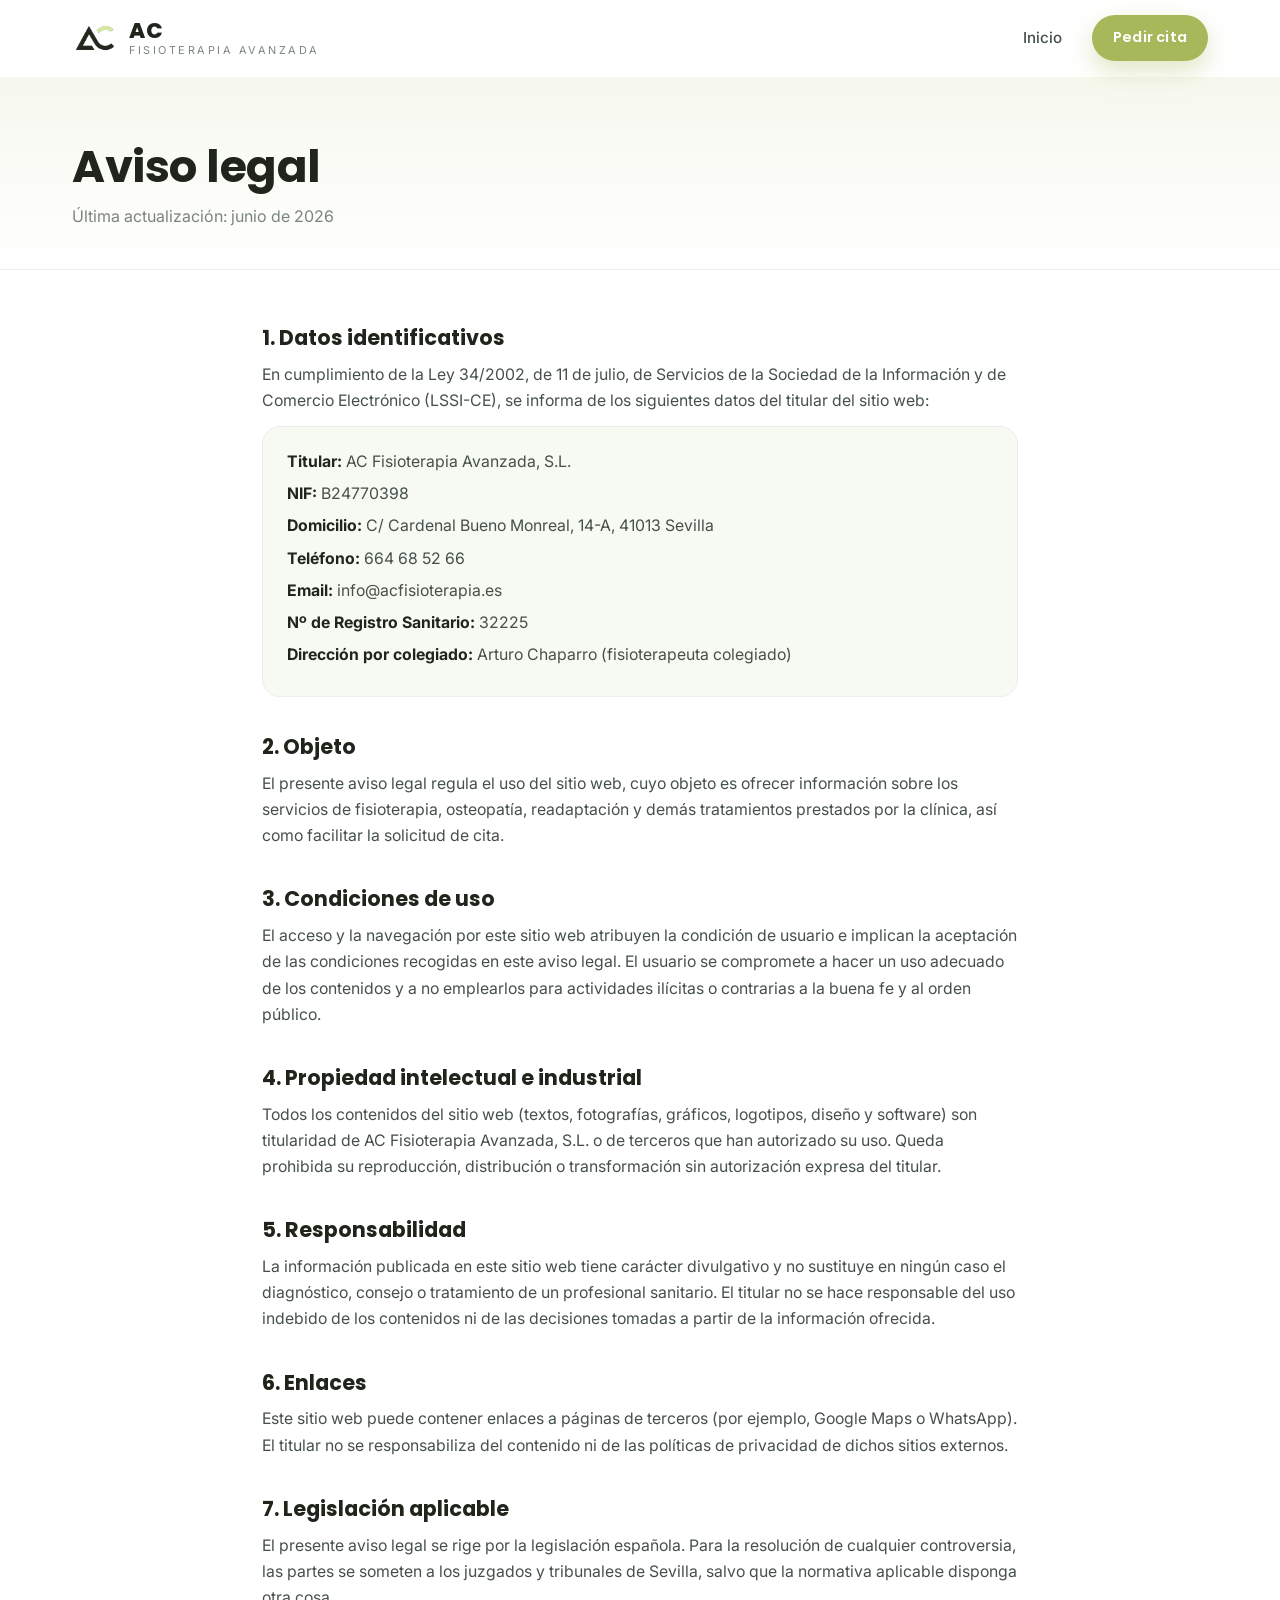
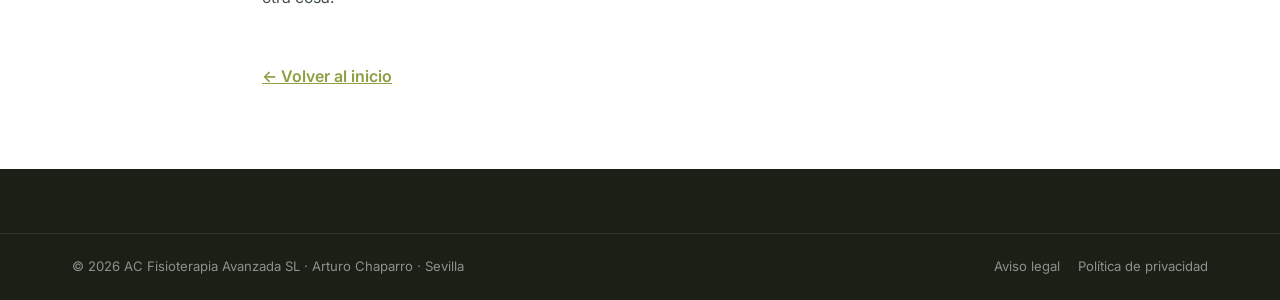
==== aviso-legal.html @ 0a59218e "Initial commit: sitio web clínica de fisioterapia Co-authored-by: Cursor <cursoragent@cursor.com>" ====
<!DOCTYPE html>
<html lang="es">
<head>
  <meta charset="UTF-8" />
  <meta name="viewport" content="width=device-width, initial-scale=1.0" />
  <meta name="robots" content="noindex, follow" />
  <meta name="description" content="Aviso legal de AC Fisioterapia Avanzada SL · Arturo Chaparro, Sevilla." />
  <title>Aviso legal | AC Fisioterapia Avanzada</title>

  <link rel="icon" type="image/png" href="assets/favicon.png" />
  <link rel="preconnect" href="https://fonts.googleapis.com" />
  <link rel="preconnect" href="https://fonts.gstatic.com" crossorigin />
  <link href="https://fonts.googleapis.com/css2?family=Poppins:wght@400;500;600;700;800&family=Inter:wght@300;400;500;600&display=swap" rel="stylesheet" />
  <link rel="stylesheet" href="css/styles.css" />
</head>
<body>

  <header class="header">
    <div class="container header__inner">
      <a href="index.html" class="brand" aria-label="AC Fisioterapia Avanzada">
        <img class="brand__logo" src="assets/logo-mono-dark.webp" alt="" aria-hidden="true" />
        <span class="brand__text">
          <strong>AC</strong>
          <span class="brand__sub">Fisioterapia Avanzada</span>
        </span>
      </a>
      <nav class="nav">
        <a href="index.html" class="nav__link">Inicio</a>
        <a href="contacto.html#cita" class="btn btn--primary btn--sm nav__cta">Pedir cita</a>
      </nav>
    </div>
  </header>

  <section class="legal-hero">
    <div class="container">
      <h1>Aviso legal</h1>
      <p>Última actualización: junio de 2026</p>
    </div>
  </section>

  <main class="legal">
    <div class="container legal__content">
      <h2>1. Datos identificativos</h2>
      <p>En cumplimiento de la Ley 34/2002, de 11 de julio, de Servicios de la Sociedad de la Información y de Comercio Electrónico (LSSI-CE), se informa de los siguientes datos del titular del sitio web:</p>
      <div class="legal__data">
        <p><strong>Titular:</strong> AC Fisioterapia Avanzada, S.L.</p>
        <p><strong>NIF:</strong> B24770398</p>
        <p><strong>Domicilio:</strong> C/ Cardenal Bueno Monreal, 14-A, 41013 Sevilla</p>
        <p><strong>Teléfono:</strong> 664 68 52 66</p>
        <p><strong>Email:</strong> info@acfisioterapia.es</p>
        <p><strong>Nº de Registro Sanitario:</strong> 32225</p>
        <p><strong>Dirección por colegiado:</strong> Arturo Chaparro (fisioterapeuta colegiado)</p>
      </div>

      <h2>2. Objeto</h2>
      <p>El presente aviso legal regula el uso del sitio web, cuyo objeto es ofrecer información sobre los servicios de fisioterapia, osteopatía, readaptación y demás tratamientos prestados por la clínica, así como facilitar la solicitud de cita.</p>

      <h2>3. Condiciones de uso</h2>
      <p>El acceso y la navegación por este sitio web atribuyen la condición de usuario e implican la aceptación de las condiciones recogidas en este aviso legal. El usuario se compromete a hacer un uso adecuado de los contenidos y a no emplearlos para actividades ilícitas o contrarias a la buena fe y al orden público.</p>

      <h2>4. Propiedad intelectual e industrial</h2>
      <p>Todos los contenidos del sitio web (textos, fotografías, gráficos, logotipos, diseño y software) son titularidad de AC Fisioterapia Avanzada, S.L. o de terceros que han autorizado su uso. Queda prohibida su reproducción, distribución o transformación sin autorización expresa del titular.</p>

      <h2>5. Responsabilidad</h2>
      <p>La información publicada en este sitio web tiene carácter divulgativo y no sustituye en ningún caso el diagnóstico, consejo o tratamiento de un profesional sanitario. El titular no se hace responsable del uso indebido de los contenidos ni de las decisiones tomadas a partir de la información ofrecida.</p>

      <h2>6. Enlaces</h2>
      <p>Este sitio web puede contener enlaces a páginas de terceros (por ejemplo, Google Maps o WhatsApp). El titular no se responsabiliza del contenido ni de las políticas de privacidad de dichos sitios externos.</p>

      <h2>7. Legislación aplicable</h2>
      <p>El presente aviso legal se rige por la legislación española. Para la resolución de cualquier controversia, las partes se someten a los juzgados y tribunales de Sevilla, salvo que la normativa aplicable disponga otra cosa.</p>

      <a href="index.html" class="legal__back">← Volver al inicio</a>
    </div>
  </main>

  <footer class="footer">
    <div class="footer__bottom">
      <div class="container footer__bottom-inner">
        <span>© <span id="year"></span> AC Fisioterapia Avanzada SL · Arturo Chaparro · Sevilla</span>
        <span class="footer__legal">
          <a href="aviso-legal.html">Aviso legal</a>
          <a href="privacidad.html">Política de privacidad</a>
        </span>
      </div>
    </div>
  </footer>

  <script>document.getElementById("year").textContent = new Date().getFullYear();</script>
</body>
</html>
---- css/styles.css ----
/* ===================== TOKENS ===================== */
:root {
  --olive: #a7b85a;
  --olive-dark: #8ca043;
  --olive-soft: #eef1de;
  --olive-tint: #f6f8ee;

  --ink: #20251c;
  --text: #45504a;
  --muted: #7b8580;

  --white: #ffffff;
  --bg: #ffffff;
  --bg-soft: #f7f9f3;
  --line: #ebeee6;

  --shadow-sm: 0 4px 16px rgba(32, 37, 28, 0.06);
  --shadow-md: 0 14px 40px rgba(32, 37, 28, 0.09);
  --shadow-lg: 0 26px 70px rgba(32, 37, 28, 0.14);

  --radius: 18px;
  --radius-lg: 26px;
  --radius-pill: 999px;

  --container: 1180px;
  --ease: cubic-bezier(0.22, 1, 0.36, 1);

  --font: "Inter", system-ui, -apple-system, sans-serif;
  --font-display: "Poppins", var(--font);
}

/* ===================== RESET ===================== */
*, *::before, *::after { box-sizing: border-box; }
* { margin: 0; padding: 0; }
html { scroll-behavior: smooth; -webkit-text-size-adjust: 100%; }
body {
  font-family: var(--font);
  color: var(--text);
  background: var(--bg);
  line-height: 1.65;
  font-size: 16px;
  -webkit-font-smoothing: antialiased;
  overflow-x: hidden;
}
img { max-width: 100%; display: block; }
a { color: inherit; text-decoration: none; }
ul { list-style: none; }
h1, h2, h3 { font-family: var(--font-display); color: var(--ink); line-height: 1.15; font-weight: 700; }

.container { width: 100%; max-width: var(--container); margin-inline: auto; padding-inline: 22px; }
.section { padding: 88px 0; }
.section--soft { background: var(--bg-soft); }
.text-accent { color: var(--olive); }

/* ===================== BUTTONS ===================== */
.btn {
  --bg-btn: var(--olive);
  display: inline-flex;
  align-items: center;
  justify-content: center;
  gap: 8px;
  font-family: var(--font-display);
  font-weight: 600;
  font-size: .98rem;
  letter-spacing: .2px;
  padding: 14px 26px;
  border-radius: var(--radius-pill);
  border: 1.6px solid transparent;
  cursor: pointer;
  transition: transform .35s var(--ease), box-shadow .35s var(--ease), background .3s var(--ease), color .3s var(--ease);
  will-change: transform;
}
.btn--sm { padding: 10px 20px; font-size: .9rem; }
.btn--primary {
  background: var(--olive);
  color: #fff;
  box-shadow: 0 10px 24px rgba(167, 184, 90, 0.35);
}
.btn--primary:hover { background: var(--olive-dark); transform: translateY(-3px); box-shadow: 0 16px 32px rgba(167, 184, 90, 0.45); }
.btn--outline {
  background: var(--white);
  color: var(--olive-dark);
  border-color: var(--olive);
}
.btn--outline:hover { background: var(--olive-tint); transform: translateY(-3px); box-shadow: var(--shadow-sm); }
.btn--ghost {
  background: rgba(255,255,255,.12);
  color: #fff;
  border-color: rgba(255,255,255,.55);
}
.btn--ghost:hover { background: #fff; color: var(--olive-dark); transform: translateY(-3px); }

/* ===================== HEADER ===================== */
.header {
  position: sticky;
  top: 0;
  z-index: 100;
  background: rgba(255,255,255,.85);
  backdrop-filter: saturate(180%) blur(12px);
  border-bottom: 1px solid transparent;
  transition: box-shadow .35s var(--ease), border-color .35s var(--ease);
}
.header.is-scrolled { box-shadow: var(--shadow-sm); border-color: var(--line); }
.header__inner { display: flex; align-items: center; justify-content: space-between; height: 76px; }

.brand { display: flex; align-items: center; gap: 11px; color: var(--ink); }
.brand__logo { width: 46px; height: 46px; object-fit: contain; }
.brand__text { display: flex; flex-direction: column; line-height: 1; }
.brand__text strong { font-family: var(--font-display); font-weight: 800; font-size: 1.35rem; letter-spacing: 1px; }
.brand__sub { font-size: .68rem; letter-spacing: 2.5px; text-transform: uppercase; color: var(--muted); margin-top: 3px; }

.nav { display: flex; align-items: center; gap: 30px; }
.nav__link { font-size: .95rem; font-weight: 500; color: var(--text); position: relative; transition: color .25s; }
.nav__link::after {
  content: ""; position: absolute; left: 0; bottom: -6px; height: 2px; width: 0;
  background: var(--olive); transition: width .3s var(--ease);
}
.nav__link:hover { color: var(--ink); }
.nav__link:hover::after { width: 100%; }
.nav__link--active { color: var(--ink); }
.nav__link--active::after { width: 100%; }
.nav__cta { color: #fff; }

/* Cabecera de página interior (debajo del header sticky) */
.page-hero {
  background: linear-gradient(180deg, var(--olive-tint), #fff);
  padding: 56px 0 30px;
  text-align: center;
  border-bottom: 1px solid var(--line);
}
.page-hero__eyebrow {
  display: inline-block; font-size: .78rem; letter-spacing: 2px; text-transform: uppercase;
  color: var(--olive-dark); font-weight: 600; margin-bottom: 12px;
}
.page-hero h1 { font-size: clamp(2rem, 4.4vw, 3rem); letter-spacing: -.5px; }
.page-hero p { color: var(--text); margin-top: 12px; max-width: 620px; margin-inline: auto; }
.breadcrumb { font-size: .82rem; color: var(--muted); margin-top: 16px; }
.breadcrumb a { color: var(--olive-dark); }

.nav-toggle {
  display: none; flex-direction: column; gap: 5px; background: none; border: 0;
  cursor: pointer; padding: 8px;
}
.nav-toggle span { width: 26px; height: 2.5px; background: var(--ink); border-radius: 3px; transition: transform .3s var(--ease), opacity .3s; }
.nav-toggle.is-open span:nth-child(1) { transform: translateY(7.5px) rotate(45deg); }
.nav-toggle.is-open span:nth-child(2) { opacity: 0; }
.nav-toggle.is-open span:nth-child(3) { transform: translateY(-7.5px) rotate(-45deg); }

/* ===================== HERO ===================== */
.hero {
  position: relative;
  padding: 70px 0 90px;
  background:
    radial-gradient(60% 70% at 85% 10%, rgba(167,184,90,.10), transparent 60%),
    linear-gradient(180deg, var(--olive-tint), #fff 70%);
  overflow: hidden;
}
.hero__grid {
  display: grid;
  grid-template-columns: 1fr 1fr;
  gap: 56px;
  align-items: center;
}
.hero__eyebrow {
  display: inline-block;
  font-size: .78rem; letter-spacing: 2px; text-transform: uppercase;
  color: var(--olive-dark); font-weight: 600;
  background: var(--olive-soft); padding: 7px 16px; border-radius: var(--radius-pill);
  margin-bottom: 22px;
}
.hero__title {
  font-size: clamp(2.6rem, 5.5vw, 4.4rem);
  font-weight: 800;
  letter-spacing: -1px;
  margin-bottom: 20px;
}
.hero__subtitle { font-size: 1.12rem; color: var(--text); max-width: 520px; margin-bottom: 32px; }
.hero__actions { display: flex; flex-wrap: wrap; gap: 14px; margin-bottom: 34px; }
.hero__badges { display: flex; flex-wrap: wrap; gap: 18px 26px; }
.hero__badges li { display: flex; align-items: center; gap: 9px; font-size: .9rem; color: var(--muted); font-weight: 500; }
.hero__badges .dot { width: 8px; height: 8px; border-radius: 50%; background: var(--olive); box-shadow: 0 0 0 4px var(--olive-soft); }

.hero__media { position: relative; }
.hero__img {
  width: 100%;
  height: 520px;
  object-fit: cover;
  border-radius: var(--radius-lg);
  box-shadow: var(--shadow-lg);
}
.hero__card {
  position: absolute;
  left: -22px; bottom: -26px;
  background: #fff;
  padding: 18px 22px;
  border-radius: var(--radius);
  box-shadow: var(--shadow-md);
  display: flex; flex-direction: column;
  max-width: 210px;
  border: 1px solid var(--line);
}
.hero__card-num { font-family: var(--font-display); font-weight: 800; font-size: 1.8rem; color: var(--olive-dark); }
.hero__card-text { font-size: .82rem; color: var(--muted); line-height: 1.4; }

/* ===================== SECTION HEAD ===================== */
.section__head { max-width: 660px; margin: 0 auto 54px; text-align: center; }
.section__eyebrow {
  display: inline-block; font-size: .78rem; letter-spacing: 2px; text-transform: uppercase;
  color: var(--olive-dark); font-weight: 600; margin-bottom: 14px;
}
.section__title { font-size: clamp(1.9rem, 3.6vw, 2.6rem); letter-spacing: -.5px; }
.section__lead { margin-top: 16px; color: var(--text); font-size: 1.05rem; }

/* ===================== BENEFITS ===================== */
.benefits__grid { display: grid; grid-template-columns: repeat(3, 1fr); gap: 28px; }
.benefit {
  background: #fff;
  border: 1px solid var(--line);
  border-radius: var(--radius-lg);
  padding: 38px 32px;
  text-align: center;
  transition: transform .4s var(--ease), box-shadow .4s var(--ease), border-color .4s;
}
.benefit:hover { transform: translateY(-8px); box-shadow: var(--shadow-md); border-color: transparent; }
.benefit__icon {
  width: 64px; height: 64px; margin: 0 auto 22px;
  display: grid; place-items: center;
  background: var(--olive-soft); color: var(--olive-dark);
  border-radius: 20px;
  transition: transform .4s var(--ease), background .3s;
}
.benefit:hover .benefit__icon { transform: scale(1.08) rotate(-4deg); background: var(--olive); color: #fff; }
.benefit__title { font-size: 1.22rem; margin-bottom: 12px; }
.benefit__text { color: var(--text); font-size: .98rem; }

/* ===================== ABOUT ===================== */
.about__grid {
  display: grid;
  grid-template-columns: 0.9fr 1.1fr;
  gap: 56px;
  align-items: center;
}
.about__media { position: relative; }
.about__media img {
  width: 100%;
  height: 540px;
  object-fit: cover;
  border-radius: var(--radius-lg);
  box-shadow: var(--shadow-lg);
}
.about__badge {
  position: absolute;
  right: -20px; bottom: -24px;
  background: var(--olive);
  color: #fff;
  padding: 18px 24px;
  border-radius: var(--radius);
  box-shadow: var(--shadow-md);
  display: flex; flex-direction: column;
  max-width: 180px;
}
.about__badge-num { font-family: var(--font-display); font-weight: 800; font-size: 2rem; line-height: 1; }
.about__badge-text { font-size: .82rem; opacity: .92; margin-top: 6px; }

.about__content .section__eyebrow { margin-bottom: 12px; }
.about__content .section__title { text-align: left; }
.about__text { margin-top: 18px; color: var(--text); font-size: 1.02rem; }
.about__list { margin: 24px 0 6px; display: grid; grid-template-columns: 1fr 1fr; gap: 12px 20px; }
.about__list li { display: flex; align-items: center; gap: 10px; font-size: .96rem; color: var(--ink); font-weight: 500; }
.about__check {
  width: 24px; height: 24px; flex-shrink: 0;
  display: grid; place-items: center;
  background: var(--olive-soft); color: var(--olive-dark);
  border-radius: 50%; font-size: .8rem; font-weight: 700;
}
.about__stats {
  display: flex; flex-wrap: wrap; gap: 28px;
  margin: 28px 0;
  padding: 22px 0;
  border-top: 1px solid var(--line);
  border-bottom: 1px solid var(--line);
}
.about__stat { display: flex; flex-direction: column; }
.about__stat-num { font-family: var(--font-display); font-weight: 800; font-size: 1.7rem; color: var(--olive-dark); line-height: 1; }
.about__stat-label { font-size: .82rem; color: var(--muted); margin-top: 6px; }

/* ===================== TEAM ===================== */
.team__grid {
  display: grid;
  grid-template-columns: repeat(2, 1fr);
  gap: 28px;
  max-width: 860px;
  margin: 0 auto;
}
.team-card {
  background: #fff;
  border: 1px solid var(--line);
  border-radius: var(--radius-lg);
  padding: 38px 34px;
  text-align: center;
  display: flex; flex-direction: column; align-items: center;
  transition: transform .4s var(--ease), box-shadow .4s var(--ease), border-color .4s;
}
.team-card:hover { transform: translateY(-8px); box-shadow: var(--shadow-md); border-color: transparent; }
.team-card__avatar {
  width: 92px; height: 92px; border-radius: 50%;
  display: grid; place-items: center;
  background: linear-gradient(135deg, var(--olive), var(--olive-dark));
  color: #fff;
  margin-bottom: 20px;
  box-shadow: 0 10px 24px rgba(167, 184, 90, 0.4);
}
.team-card__avatar span { font-family: var(--font-display); font-weight: 800; font-size: 2.4rem; line-height: 1; }
.team-card__name { font-size: 1.35rem; margin-bottom: 4px; }
.team-card__role { font-size: .85rem; color: var(--olive-dark); font-weight: 600; letter-spacing: .3px; }
.team-card__bio { margin: 16px 0 20px; color: var(--text); font-size: .96rem; }
.team-card__tags { display: flex; flex-wrap: wrap; justify-content: center; gap: 8px; margin-top: auto; }
.team-card__tags li {
  font-size: .78rem; font-weight: 500;
  color: var(--olive-dark);
  background: var(--olive-soft);
  padding: 6px 14px; border-radius: var(--radius-pill);
}

/* ===================== SERVICES ===================== */
.services__grid {
  display: grid;
  grid-template-columns: repeat(3, 1fr);
  gap: 22px;
}
.service-card {
  background: #fff;
  border: 1px solid var(--line);
  border-radius: var(--radius);
  padding: 26px 24px;
  position: relative;
  overflow: hidden;
  transition: transform .4s var(--ease), box-shadow .4s var(--ease), border-color .4s;
}
.service-card::before {
  content: ""; position: absolute; left: 0; top: 0; height: 100%; width: 4px;
  background: var(--olive); transform: scaleY(0); transform-origin: top; transition: transform .4s var(--ease);
}
.service-card:hover { transform: translateY(-6px); box-shadow: var(--shadow-md); border-color: transparent; }
.service-card:hover::before { transform: scaleY(1); }
.service-card__icon {
  width: 46px; height: 46px; border-radius: 13px;
  background: var(--olive-tint); color: var(--olive-dark);
  display: grid; place-items: center; margin-bottom: 16px;
  transition: background .3s, color .3s;
}
.service-card:hover .service-card__icon { background: var(--olive); color: #fff; }
.service-card__title { font-size: 1.08rem; margin-bottom: 8px; font-family: var(--font-display); font-weight: 600; color: var(--ink); }
.service-card__text { font-size: .92rem; color: var(--muted); }

/* ===================== FACILITIES / GALLERY ===================== */
.gallery {
  display: grid;
  grid-template-columns: repeat(4, 1fr);
  grid-auto-rows: 220px;
  gap: 18px;
}
.gallery__item {
  position: relative;
  border-radius: var(--radius);
  overflow: hidden;
  box-shadow: var(--shadow-sm);
}
.gallery__item img { width: 100%; height: 100%; object-fit: cover; transition: transform .8s var(--ease); }
.gallery__item:hover img { transform: scale(1.07); }
.gallery__item--lg { grid-row: span 2; }
.gallery__item--wide { grid-column: span 2; }
.gallery__item figcaption {
  position: absolute; left: 16px; bottom: 14px;
  color: #fff; font-family: var(--font-display); font-weight: 600; font-size: .95rem;
  z-index: 2;
}
.gallery__item::after {
  content: ""; position: absolute; inset: 0;
  background: linear-gradient(180deg, transparent 45%, rgba(20,24,16,.6));
  opacity: .85; transition: opacity .4s;
}
.gallery__item:hover::after { opacity: 1; }

/* ===================== REVIEWS ===================== */
.reviews__summary {
  display: flex; align-items: center; justify-content: center;
  flex-wrap: wrap; gap: 18px 40px;
  margin-bottom: 46px;
}
.reviews__score { display: flex; align-items: center; gap: 14px; }
.reviews__num { font-family: var(--font-display); font-weight: 800; font-size: 2.6rem; color: var(--ink); line-height: 1; }
.reviews__stars { color: #f5b301; font-size: 1.5rem; letter-spacing: 2px; }
.reviews__count { color: var(--muted); font-size: .95rem; }
.reviews__google { display: flex; align-items: center; gap: 10px; font-size: .92rem; color: var(--text); font-weight: 500; }

.reviews__grid {
  display: grid;
  grid-template-columns: repeat(3, 1fr);
  gap: 24px;
}
.review {
  background: #fff;
  border: 1px solid var(--line);
  border-radius: var(--radius-lg);
  padding: 28px 26px;
  display: flex; flex-direction: column; gap: 14px;
  transition: transform .4s var(--ease), box-shadow .4s var(--ease), border-color .4s;
}
.review:hover { transform: translateY(-6px); box-shadow: var(--shadow-md); border-color: transparent; }
.review__stars { color: #f5b301; letter-spacing: 2px; font-size: 1.05rem; }
.review__text { color: var(--text); font-size: .96rem; font-style: italic; flex-grow: 1; }
.review__author { display: flex; align-items: center; gap: 12px; }
.review__avatar {
  width: 42px; height: 42px; border-radius: 50%;
  display: grid; place-items: center;
  background: var(--olive-soft); color: var(--olive-dark);
  font-family: var(--font-display); font-weight: 700;
}
.review__author strong { display: block; color: var(--ink); font-size: .95rem; }
.review__author span { font-size: .8rem; color: var(--muted); }
.reviews__cta { text-align: center; margin-top: 40px; }

/* ===================== FAQ ===================== */
.faq__list { max-width: 800px; margin: 0 auto; display: flex; flex-direction: column; gap: 14px; }
.faq__item {
  background: #fff;
  border: 1px solid var(--line);
  border-radius: var(--radius);
  padding: 4px 22px;
  transition: box-shadow .35s var(--ease), border-color .35s;
}
.faq__item[open] { box-shadow: var(--shadow-sm); border-color: transparent; }
.faq__item summary {
  list-style: none;
  cursor: pointer;
  font-family: var(--font-display);
  font-weight: 600;
  color: var(--ink);
  font-size: 1.05rem;
  padding: 18px 36px 18px 0;
  position: relative;
}
.faq__item summary::-webkit-details-marker { display: none; }
.faq__item summary::after {
  content: "+";
  position: absolute; right: 0; top: 50%; transform: translateY(-50%);
  font-size: 1.5rem; font-weight: 400; color: var(--olive-dark);
  transition: transform .3s var(--ease);
}
.faq__item[open] summary::after { transform: translateY(-50%) rotate(45deg); }
.faq__answer { padding: 0 0 20px; color: var(--text); font-size: .98rem; }
.faq__answer p { max-width: 680px; }

/* ===================== BOOKING ===================== */
.booking__grid {
  display: grid;
  grid-template-columns: 1fr 1.05fr;
  gap: 56px;
  align-items: center;
}
.booking__intro .section__eyebrow { display: block; }
.booking__intro .section__title { text-align: left; }
.booking__text { margin-top: 16px; color: var(--text); font-size: 1.04rem; }
.booking__contact { margin-top: 28px; display: flex; flex-direction: column; gap: 14px; }
.booking__contact li { display: flex; align-items: center; gap: 14px; }
.booking__ic {
  width: 46px; height: 46px; flex-shrink: 0;
  display: grid; place-items: center;
  background: var(--olive-soft); border-radius: 14px; font-size: 1.2rem;
}
.booking__contact a { display: flex; flex-direction: column; line-height: 1.35; }
.booking__contact a strong { color: var(--ink); font-size: 1.02rem; }
.booking__contact a span { color: var(--muted); font-size: .85rem; }
.booking__contact a:hover strong { color: var(--olive-dark); }

.booking__form {
  background: #fff;
  border: 1px solid var(--line);
  border-radius: var(--radius-lg);
  padding: 34px 32px;
  box-shadow: var(--shadow-md);
  display: flex; flex-direction: column; gap: 16px;
}
.field { display: flex; flex-direction: column; gap: 7px; }
.field label { font-size: .85rem; font-weight: 600; color: var(--ink); }
.field input, .field select, .field textarea {
  width: 100%;
  font-family: var(--font);
  font-size: .98rem;
  color: var(--ink);
  background: var(--bg-soft);
  border: 1.5px solid var(--line);
  border-radius: 12px;
  padding: 13px 15px;
  transition: border-color .25s, box-shadow .25s, background .25s;
}
.field textarea { resize: vertical; min-height: 84px; }
.field input:focus, .field select:focus, .field textarea:focus {
  outline: none;
  border-color: var(--olive);
  background: #fff;
  box-shadow: 0 0 0 4px var(--olive-soft);
}
.field input.invalid, .field select.invalid { border-color: #e0584f; box-shadow: 0 0 0 4px rgba(224,88,79,.12); }
.booking__submit { width: 100%; margin-top: 4px; }
.booking__note { font-size: .78rem; color: var(--muted); text-align: center; }

/* ===================== CTA BAND ===================== */
.cta-band {
  background: linear-gradient(120deg, var(--olive-dark), var(--olive));
  color: #fff;
}
.cta-band__inner {
  display: flex; align-items: center; justify-content: space-between; gap: 30px;
  padding: 56px 22px;
  flex-wrap: wrap;
}
.cta-band__title { color: #fff; font-size: clamp(1.6rem, 3vw, 2.2rem); }
.cta-band__text { color: rgba(255,255,255,.9); margin-top: 8px; }
.cta-band__actions { display: flex; gap: 14px; flex-wrap: wrap; }

/* ===================== FOOTER ===================== */
.footer { background: #1b2016; color: rgba(255,255,255,.72); padding-top: 64px; }
.footer__grid {
  display: grid;
  grid-template-columns: 1.4fr 1fr 1fr 1.3fr;
  gap: 40px;
  padding-bottom: 50px;
}
.footer__logo { display: inline-block; }
.footer__logo img { width: 190px; max-width: 100%; height: auto; }
.footer__about { margin-top: 18px; font-size: .92rem; max-width: 300px; }
.footer__social { display: flex; gap: 12px; margin-top: 20px; }
.footer__social a {
  width: 42px; height: 42px; border-radius: 12px;
  display: grid; place-items: center;
  background: rgba(255,255,255,.07); color: #fff;
  transition: background .3s var(--ease), transform .3s var(--ease);
}
.footer__social a:hover { background: var(--olive); transform: translateY(-3px); }
.footer__title { color: #fff; font-size: 1rem; margin-bottom: 16px; font-family: var(--font-display); font-weight: 600; }
.footer__title--mt { margin-top: 26px; }
.footer__list li { margin-bottom: 10px; font-size: .92rem; }
.footer__list a { transition: color .25s; }
.footer__list a:hover { color: var(--olive); }
.footer__hours li { display: flex; justify-content: space-between; gap: 14px; }
.footer__hours li span:first-child { color: rgba(255,255,255,.55); }
.footer__hours li span:last-child { color: rgba(255,255,255,.85); text-align: right; }
.footer__map iframe { width: 100%; height: 180px; border: 0; border-radius: var(--radius); filter: grayscale(.2); }
.map-embed { border-radius: var(--radius); overflow: hidden; box-shadow: var(--shadow-md); }
.map-embed iframe { width: 100%; height: 420px; border: 0; display: block; }
.footer__bottom { border-top: 1px solid rgba(255,255,255,.08); padding: 22px 0; }
.footer__bottom-inner { display: flex; justify-content: space-between; gap: 12px; font-size: .82rem; color: rgba(255,255,255,.5); flex-wrap: wrap; }

/* ===================== LEGAL PAGES ===================== */
.legal-hero {
  background: linear-gradient(180deg, var(--olive-tint), #fff);
  padding: 64px 0 40px;
  border-bottom: 1px solid var(--line);
}
.legal-hero h1 { font-size: clamp(2rem, 4vw, 2.8rem); letter-spacing: -.5px; }
.legal-hero p { color: var(--muted); margin-top: 10px; }
.legal { padding: 56px 0 80px; }
.legal__content { max-width: 800px; margin: 0 auto; }
.legal__content h2 {
  font-size: 1.3rem; margin: 38px 0 12px; color: var(--ink);
  font-family: var(--font-display); font-weight: 700;
}
.legal__content h2:first-child { margin-top: 0; }
.legal__content p, .legal__content li { color: var(--text); font-size: .99rem; margin-bottom: 12px; }
.legal__content ul { padding-left: 22px; list-style: disc; margin-bottom: 12px; }
.legal__content a { color: var(--olive-dark); text-decoration: underline; }
.legal__content strong { color: var(--ink); }
.legal__back { display: inline-flex; align-items: center; gap: 8px; margin-top: 40px; font-weight: 600; color: var(--olive-dark); }
.legal__data {
  background: var(--bg-soft);
  border: 1px solid var(--line);
  border-radius: var(--radius);
  padding: 22px 24px;
  margin: 8px 0 12px;
}
.legal__data p { margin-bottom: 6px; }
.footer__legal { display: flex; flex-wrap: wrap; gap: 6px 18px; }
.footer__legal a { color: rgba(255,255,255,.5); }
.footer__legal a:hover { color: var(--olive); }

/* ===================== WHATSAPP FLOAT ===================== */
.whatsapp-float {
  position: fixed; right: 22px; bottom: 22px; z-index: 200;
  width: 58px; height: 58px; border-radius: 50%;
  background: #25d366; color: #fff;
  display: grid; place-items: center;
  box-shadow: 0 12px 28px rgba(37, 211, 102, .45);
  transition: transform .35s var(--ease);
  animation: pulse 2.6s infinite;
}
.whatsapp-float:hover { transform: scale(1.1); }
@keyframes pulse {
  0% { box-shadow: 0 12px 28px rgba(37,211,102,.45), 0 0 0 0 rgba(37,211,102,.5); }
  70% { box-shadow: 0 12px 28px rgba(37,211,102,.45), 0 0 0 16px rgba(37,211,102,0); }
  100% { box-shadow: 0 12px 28px rgba(37,211,102,.45), 0 0 0 0 rgba(37,211,102,0); }
}

/* ===================== COOKIES ===================== */
.cookies {
  position: fixed;
  left: 22px; bottom: 22px;
  z-index: 300;
  max-width: 420px;
  background: #fff;
  border: 1px solid var(--line);
  border-radius: var(--radius);
  box-shadow: var(--shadow-lg);
  padding: 20px 22px;
  transform: translateY(140%);
  opacity: 0;
  transition: transform .5s var(--ease), opacity .5s var(--ease);
}
.cookies.is-visible { transform: translateY(0); opacity: 1; }
.cookies__text strong { font-family: var(--font-display); font-size: 1rem; color: var(--ink); }
.cookies__text p { font-size: .85rem; color: var(--text); margin-top: 6px; }
.cookies__text a { color: var(--olive-dark); text-decoration: underline; }
.cookies__actions { display: flex; gap: 10px; margin-top: 14px; justify-content: flex-end; }

/* ===================== SCROLL REVEAL ===================== */
.reveal { opacity: 0; transform: translateY(34px); transition: opacity .8s var(--ease), transform .8s var(--ease); }
.reveal.is-visible { opacity: 1; transform: none; }
.reveal--delay { transition-delay: .15s; }
@media (prefers-reduced-motion: reduce) {
  .reveal { opacity: 1; transform: none; transition: none; }
  html { scroll-behavior: auto; }
  .whatsapp-float { animation: none; }
}

/* ===================== RESPONSIVE ===================== */
/* --- Tablet horizontal / pantallas medianas --- */
@media (max-width: 1100px) {
  .container { padding-inline: 26px; }
  .section { padding: 76px 0; }
  .hero { padding: 60px 0 78px; }
  .hero__grid { gap: 40px; }
  .hero__img { height: 460px; }
  .about__grid { gap: 44px; }
  .about__media img { height: 480px; }
  .booking__grid { gap: 44px; }
  .services__grid { gap: 18px; }
}

@media (max-width: 980px) {
  .section { padding: 68px 0; }
  .section__head { margin-bottom: 42px; }
  .footer__grid { grid-template-columns: 1fr 1fr; gap: 32px 40px; }
  .footer__map { grid-column: span 2; }
  .map-embed iframe { height: 360px; }
  .services__grid { grid-template-columns: repeat(2, 1fr); }
  .reviews__grid { grid-template-columns: repeat(2, 1fr); }
}

@media (max-width: 860px) {
  .nav {
    position: fixed; inset: 76px 0 auto 0;
    flex-direction: column; align-items: stretch; gap: 0;
    background: #fff; padding: 14px 22px 26px;
    box-shadow: var(--shadow-md);
    transform: translateY(-130%); transition: transform .4s var(--ease);
    border-top: 1px solid var(--line);
    max-height: calc(100vh - 76px);
    overflow-y: auto;
  }
  .nav.is-open { transform: translateY(0); }
  .nav__link { padding: 15px 4px; border-bottom: 1px solid var(--line); font-size: 1.02rem; }
  .nav__link::after { display: none; }
  .nav__cta { margin-top: 16px; text-align: center; padding: 14px 20px; font-size: .98rem; }
  .nav-toggle { display: flex; }

  .page-hero { padding: 44px 0 26px; }
  .booking__grid { grid-template-columns: 1fr; gap: 40px; }
  .booking__intro .section__title, .booking__intro .section__eyebrow { text-align: center; }
  .booking__contact { max-width: 420px; margin-inline: auto; }

  .about__grid { grid-template-columns: 1fr; gap: 60px; }
  .about__content .section__title { text-align: center; }
  .about__content .section__eyebrow { display: block; text-align: center; }
  .about__content .btn { display: block; margin-inline: auto; width: max-content; }
  .about__media { max-width: 520px; margin: 0 auto; }
  .about__media img { height: 420px; }

  .hero__grid { grid-template-columns: 1fr; gap: 56px; }
  .hero__content { text-align: center; }
  .hero__subtitle { margin-inline: auto; }
  .hero__actions, .hero__badges { justify-content: center; }
  .hero__media { max-width: 540px; margin: 0 auto; width: 100%; }
  .hero__img { height: 400px; }
  .hero__card { left: 14px; }

  .benefits__grid, .services__grid { grid-template-columns: 1fr 1fr; }
  .reviews__grid { grid-template-columns: 1fr 1fr; }

  .gallery { grid-template-columns: 1fr 1fr; grid-auto-rows: 180px; }
  .gallery__item--lg { grid-row: span 1; }
  .gallery__item--wide { grid-column: span 2; }
}

@media (max-width: 560px) {
  .container { padding-inline: 18px; }
  .section { padding: 56px 0; }
  .section__head { margin-bottom: 36px; }
  .page-hero { padding: 36px 0 24px; }
  .page-hero p { font-size: .96rem; }

  .benefits__grid, .services__grid, .reviews__grid, .team__grid { grid-template-columns: 1fr; }
  .benefit { padding: 32px 24px; }

  .footer { padding-top: 52px; }
  .footer__grid { grid-template-columns: 1fr; gap: 36px; text-align: center; }
  .footer__map { grid-column: span 1; }
  .footer__brand { display: flex; flex-direction: column; align-items: center; }
  .footer__about { max-width: 360px; }
  .footer__social { justify-content: center; }
  .footer__hours li { max-width: 320px; margin-inline: auto; width: 100%; }
  .footer__bottom-inner { justify-content: center; text-align: center; }
  .footer__legal { justify-content: center; }
  .map-embed iframe { height: 300px; }

  .hero { padding: 44px 0 60px; }
  .hero__eyebrow { margin-bottom: 18px; }
  .hero__subtitle { font-size: 1.02rem; margin-bottom: 26px; }
  .hero__img { height: 320px; }
  .hero__card { display: none; }

  .cookies { left: 12px; right: 12px; bottom: 12px; max-width: none; padding: 18px 18px; }
  .cookies__actions { justify-content: stretch; }
  .cookies__actions .btn { flex: 1; }

  .about__list { grid-template-columns: 1fr; }
  .about__media img { height: 360px; }
  .about__badge { right: 12px; bottom: -18px; padding: 14px 18px; }
  .about__badge-num { font-size: 1.6rem; }
  .about__stats { gap: 18px 24px; justify-content: space-between; }
  .about__stat-num { font-size: 1.45rem; }

  .booking__form { padding: 26px 22px; }
  .booking__contact li { justify-content: flex-start; text-align: left; }

  .cta-band__inner { flex-direction: column; text-align: center; align-items: center; padding: 48px 18px; }
  .cta-band__actions { justify-content: center; width: 100%; }

  .whatsapp-float { right: 16px; bottom: 16px; width: 52px; height: 52px; }
}

@media (max-width: 400px) {
  .brand__logo { width: 40px; height: 40px; }
  .brand__text strong { font-size: 1.2rem; }
  .brand__sub { font-size: .62rem; letter-spacing: 2px; }
  .hero__title { font-size: 2.3rem; }
  .hero__img { height: 270px; }

  .hero__actions, .cta-band__actions { flex-direction: column; align-items: stretch; }
  .hero__actions .btn, .cta-band__actions .btn { width: 100%; }
  .hero__badges { gap: 12px 18px; }

  .reviews__num { font-size: 2.1rem; }
  .reviews__summary { gap: 14px 24px; }
  .gallery { grid-template-columns: 1fr; grid-auto-rows: 200px; }
  .gallery__item--wide { grid-column: span 1; }
}
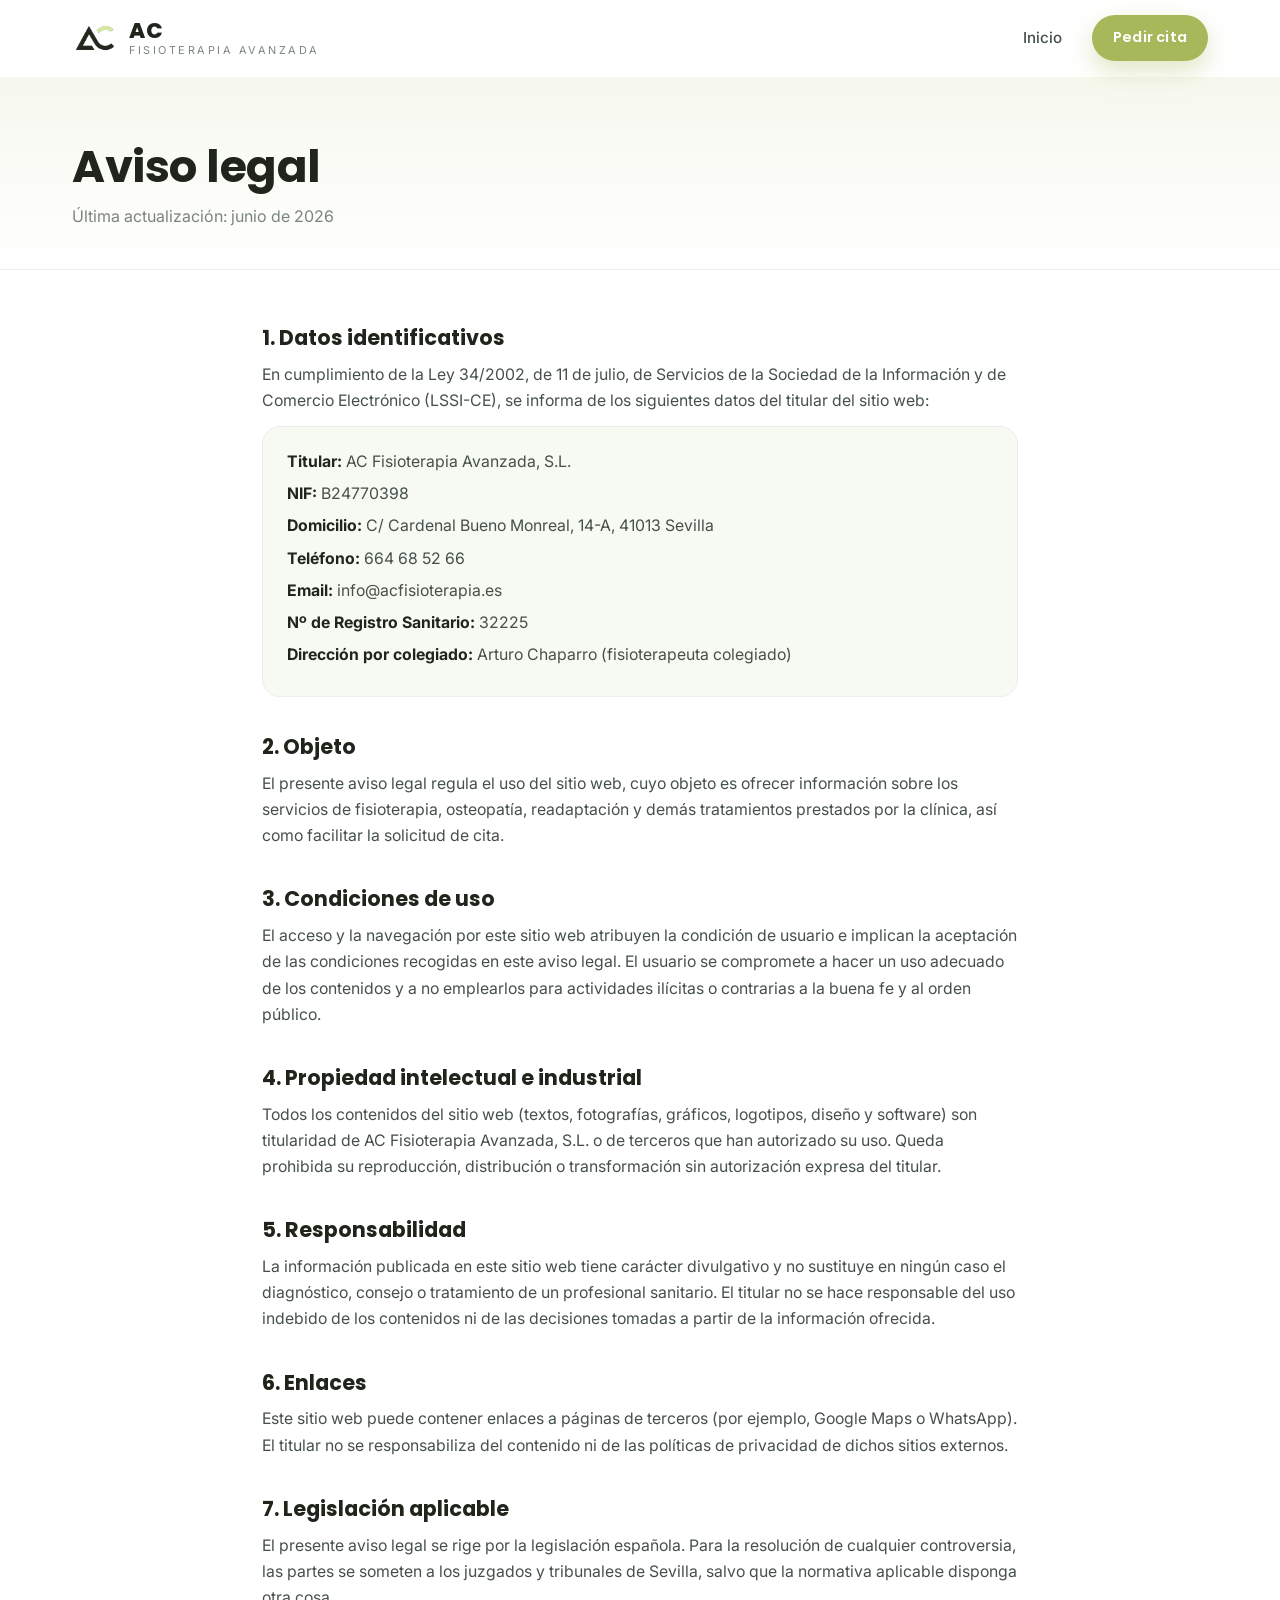
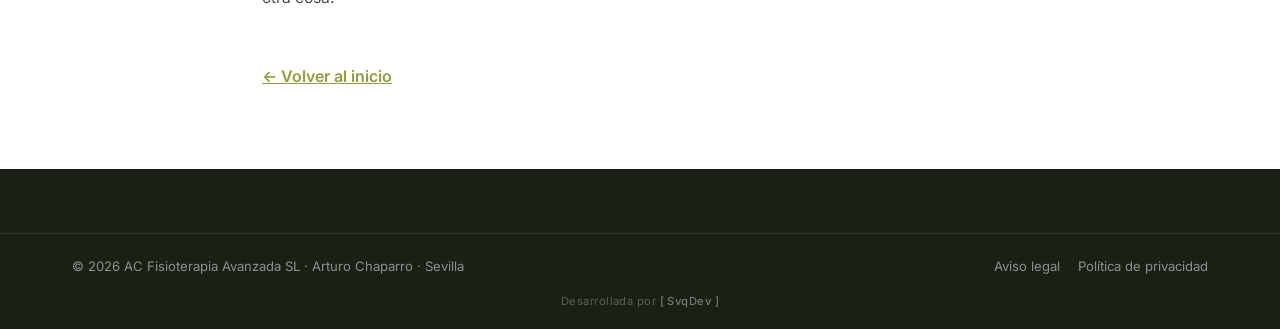
==== commit c8d46a75: "Add subtle SvqDev credit at the footer bottom. Co-authored-by: Cursor <cursoragent@cursor.com>" ====
--- a/aviso-legal.html
+++ b/aviso-legal.html
@@ -83,6 +83,7 @@
           <a href="privacidad.html">Política de privacidad</a>
         </span>
       </div>
+      <p class="footer__credit">Desarrollada por <span>[ SvqDev ]</span></p>
     </div>
   </footer>
 
--- a/css/styles.css
+++ b/css/styles.css
@@ -528,8 +528,9 @@
   gap: 40px;
   padding-bottom: 50px;
 }
-.footer__logo { display: inline-block; }
-.footer__logo img { width: 190px; max-width: 100%; height: auto; }
+.brand--footer { color: #fff; }
+.brand--footer .brand__sub { color: rgba(255,255,255,.55); }
+.brand--footer .brand__logo { border-radius: 10px; }
 .footer__about { margin-top: 18px; font-size: .92rem; max-width: 300px; }
 .footer__social { display: flex; gap: 12px; margin-top: 20px; }
 .footer__social a {
@@ -550,8 +551,16 @@
 .footer__map iframe { width: 100%; height: 180px; border: 0; border-radius: var(--radius); filter: grayscale(.2); }
 .map-embed { border-radius: var(--radius); overflow: hidden; box-shadow: var(--shadow-md); }
 .map-embed iframe { width: 100%; height: 420px; border: 0; display: block; }
-.footer__bottom { border-top: 1px solid rgba(255,255,255,.08); padding: 22px 0; }
+.footer__bottom { border-top: 1px solid rgba(255,255,255,.08); padding: 22px 0 18px; }
 .footer__bottom-inner { display: flex; justify-content: space-between; gap: 12px; font-size: .82rem; color: rgba(255,255,255,.5); flex-wrap: wrap; }
+.footer__credit {
+  margin: 14px 0 0;
+  text-align: center;
+  font-size: .7rem;
+  letter-spacing: .04em;
+  color: rgba(255,255,255,.28);
+}
+.footer__credit span { color: rgba(255,255,255,.4); font-weight: 500; }
 
 /* ===================== LEGAL PAGES ===================== */
 .legal-hero {
